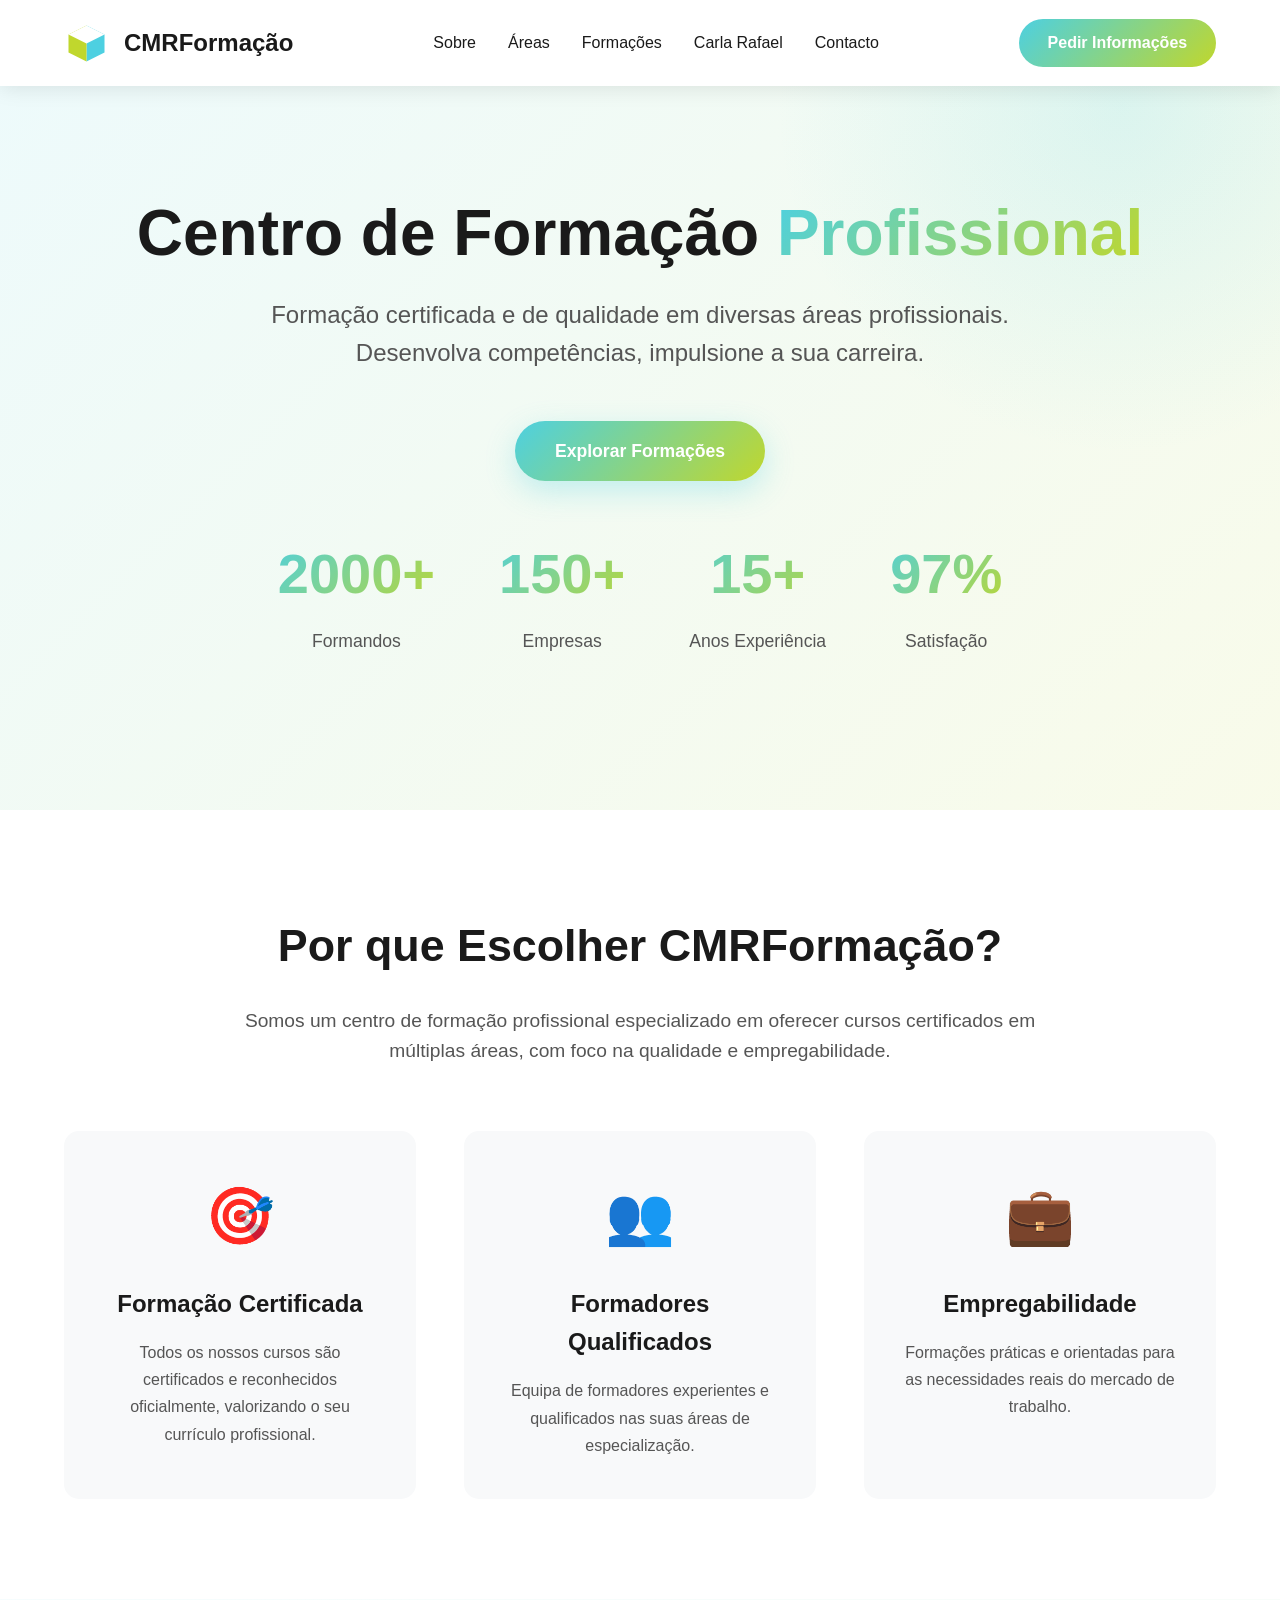
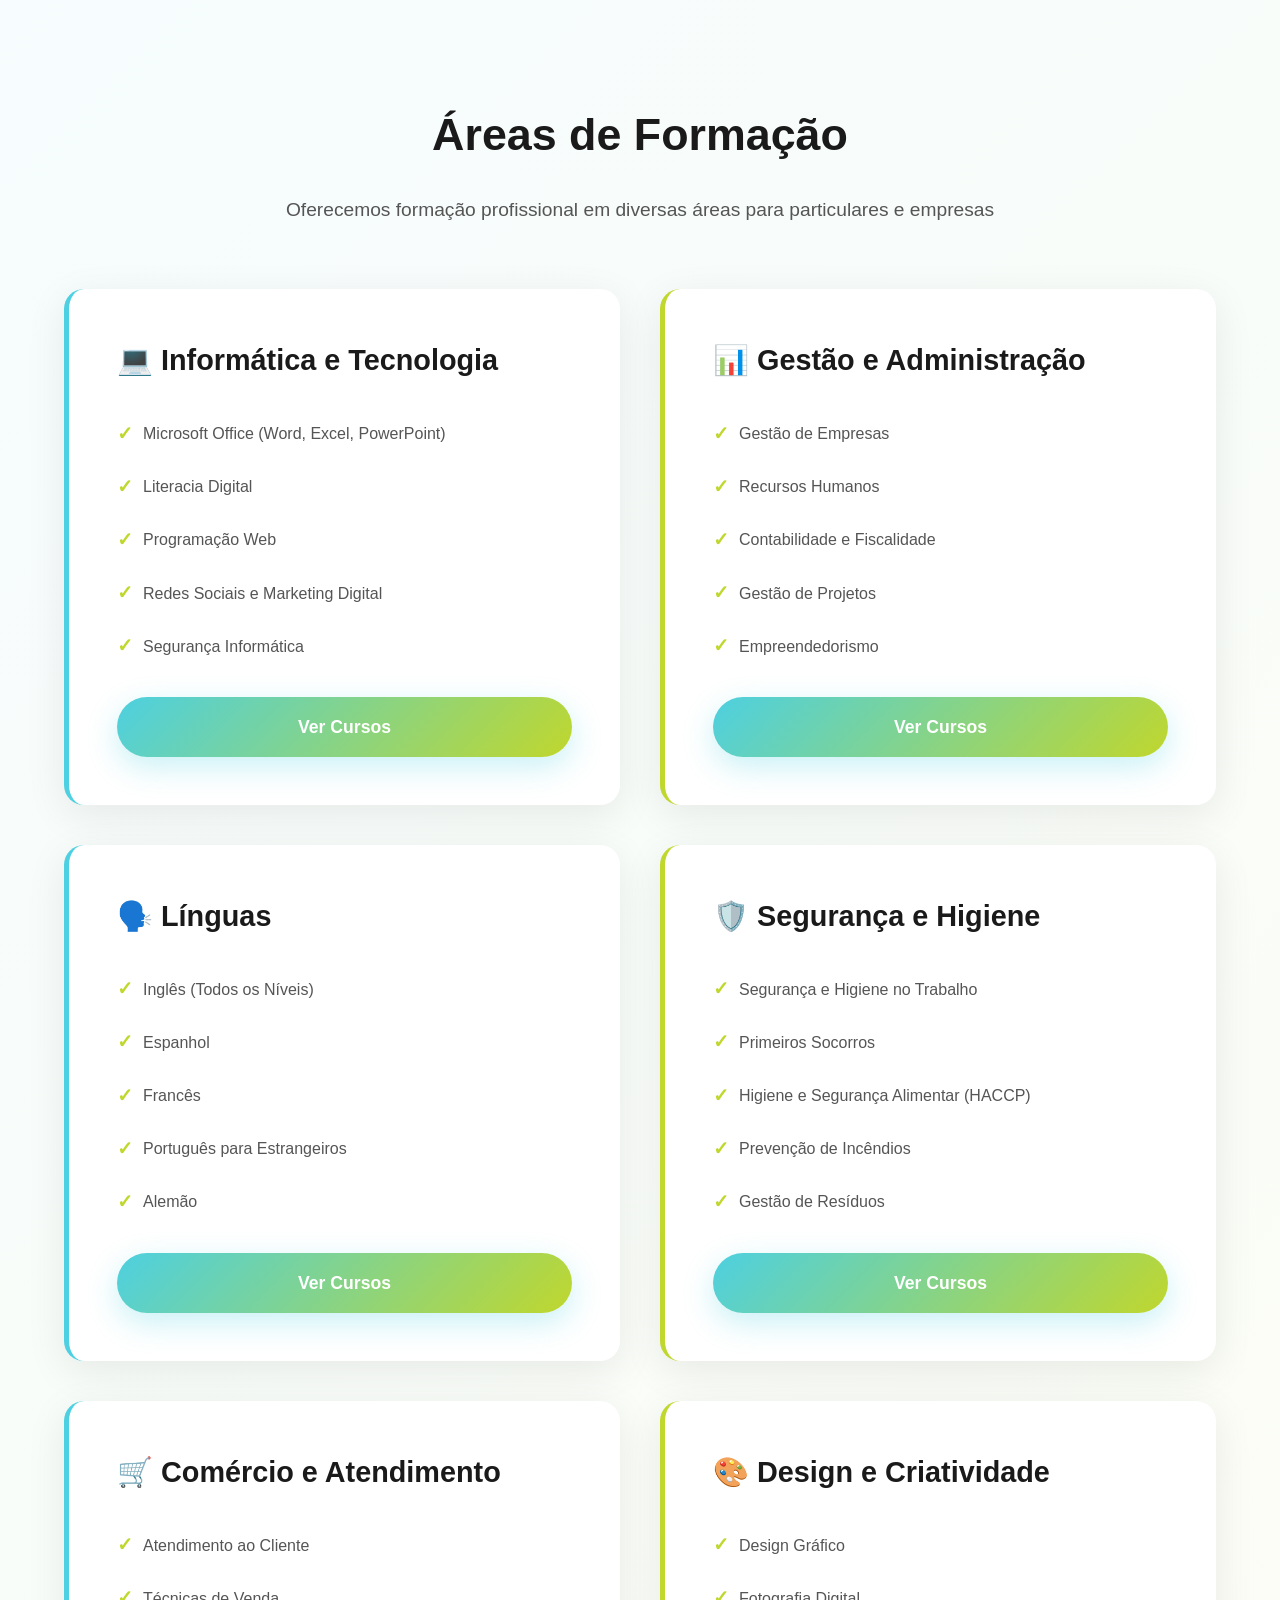
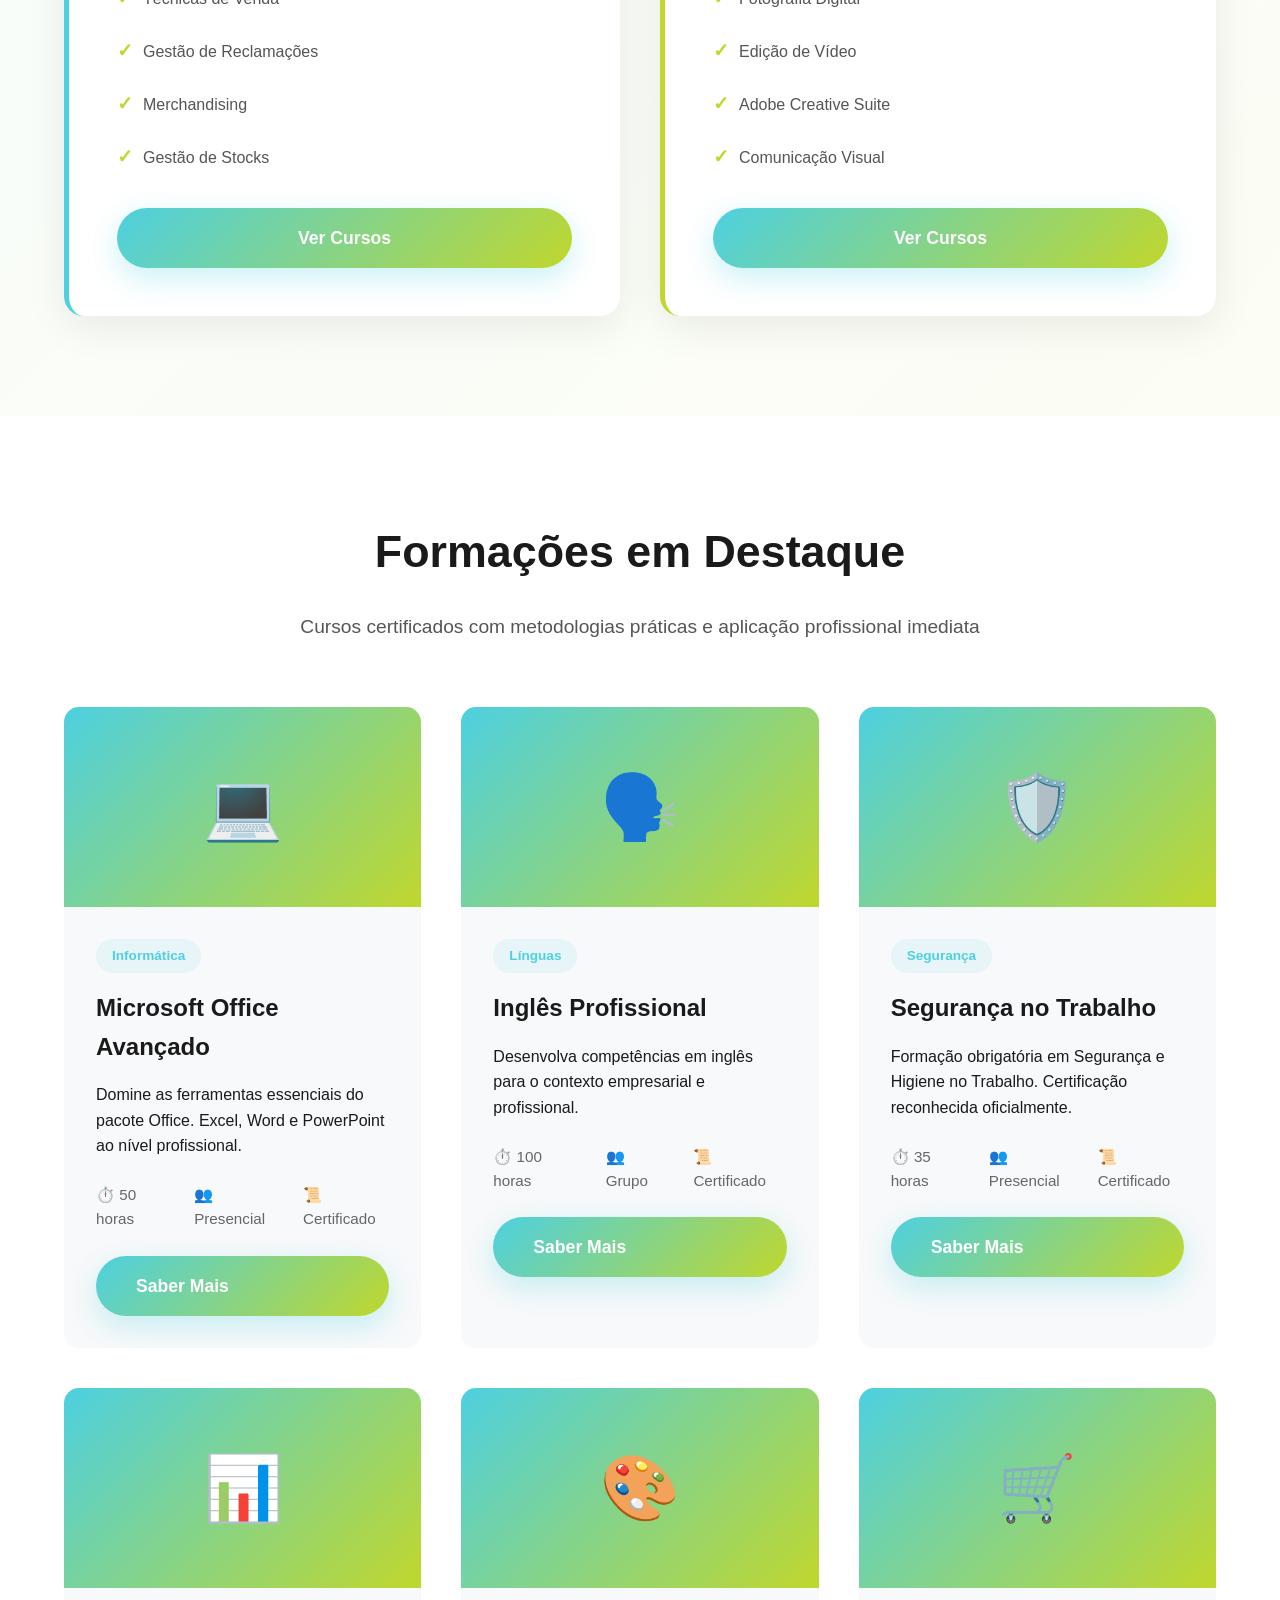
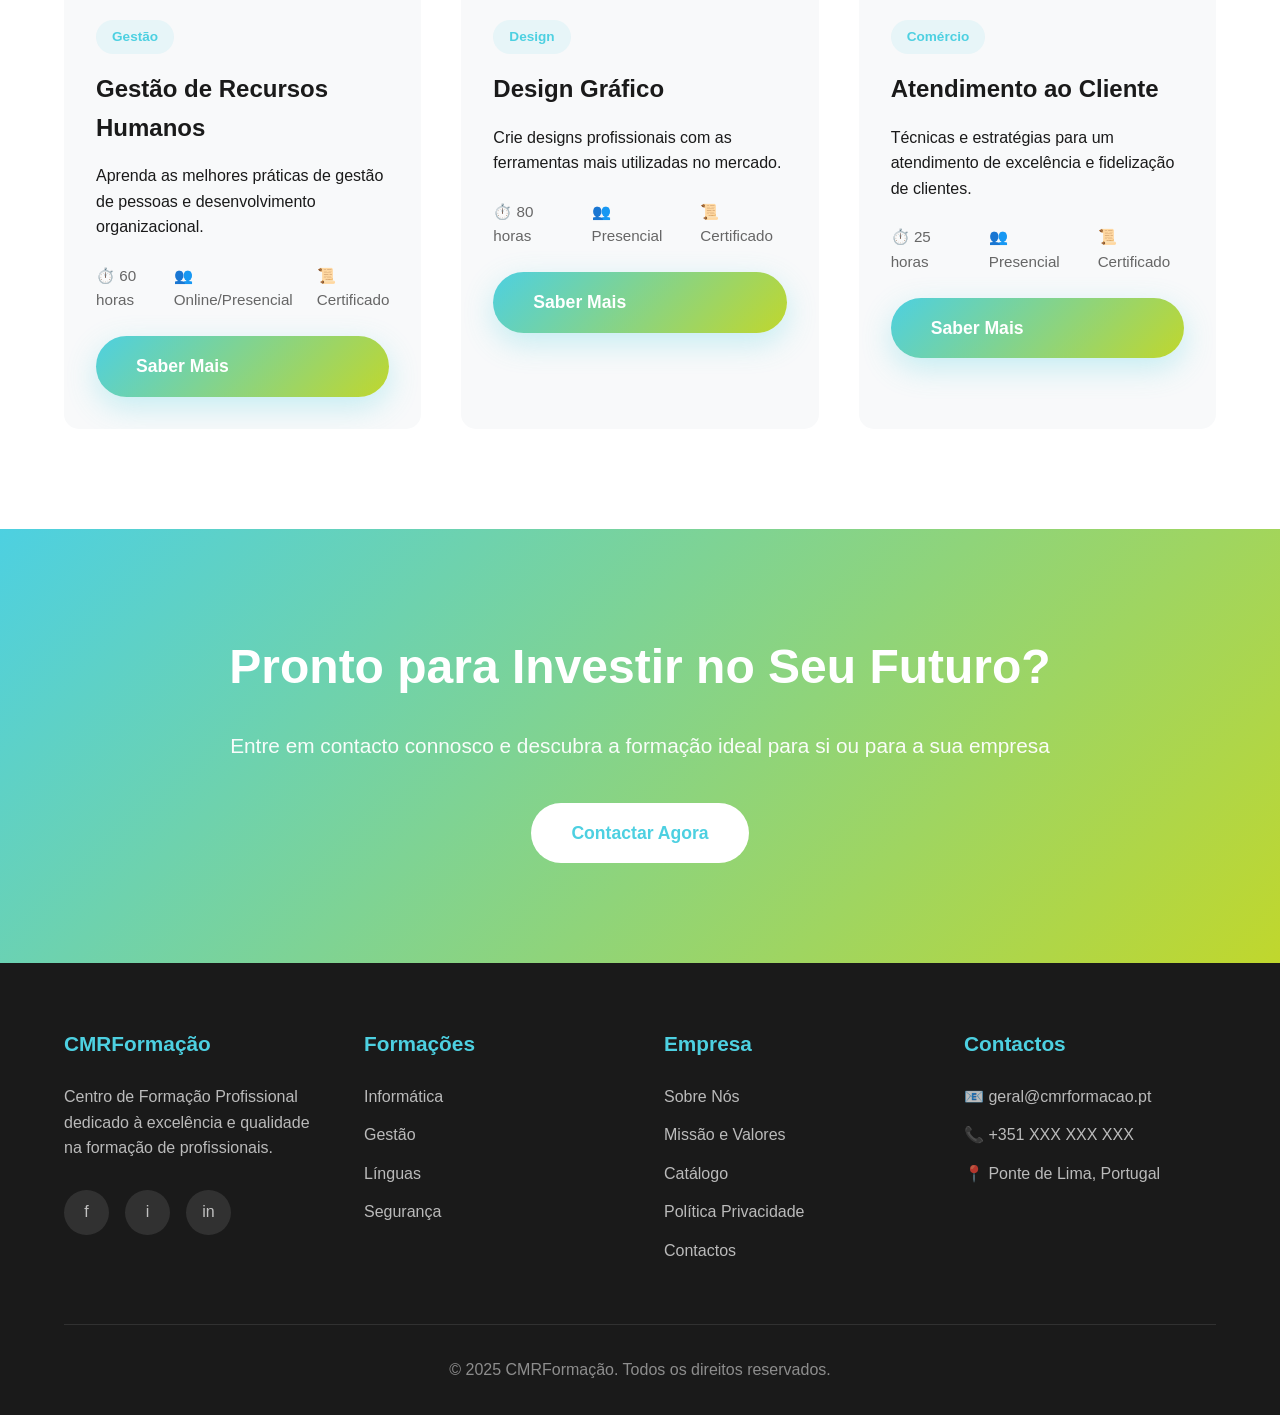
==== index.html @ 49c14eed "Add files via upload" ====
<!DOCTYPE html>
<html lang="pt">
<head>
    <meta charset="UTF-8">
    <meta name="viewport" content="width=device-width, initial-scale=1.0">
    <title>CMRFormação - Centro de Formação Profissional | Excelência em Formação</title>
    <style>
        * {
            margin: 0;
            padding: 0;
            box-sizing: border-box;
        }

        :root {
            --turquoise: #4DD0E1;
            --lime: #C0D72D;
            --dark: #1a1a1a;
            --light: #f8f9fa;
        }

        body {
            font-family: 'Segoe UI', Tahoma, Geneva, Verdana, sans-serif;
            line-height: 1.6;
            color: var(--dark);
            overflow-x: hidden;
        }

        header {
            position: fixed;
            width: 100%;
            background: rgba(255, 255, 255, 0.98);
            backdrop-filter: blur(10px);
            box-shadow: 0 2px 20px rgba(0,0,0,0.1);
            z-index: 1000;
            transition: all 0.3s ease;
        }

        nav {
            display: flex;
            justify-content: space-between;
            align-items: center;
            padding: 1.2rem 5%;
            max-width: 1400px;
            margin: 0 auto;
        }

        .logo {
            display: flex;
            align-items: center;
            gap: 15px;
            font-size: 1.5rem;
            font-weight: 700;
            color: var(--dark);
            text-decoration: none;
        }

        .logo-icon {
            width: 45px;
            height: 45px;
        }

        .nav-links {
            display: flex;
            gap: 2rem;
            list-style: none;
        }

        .nav-links a {
            text-decoration: none;
            color: var(--dark);
            font-weight: 500;
            transition: color 0.3s;
            position: relative;
        }

        .nav-links a:hover {
            color: var(--turquoise);
        }

        .nav-links a::after {
            content: '';
            position: absolute;
            bottom: -5px;
            left: 0;
            width: 0;
            height: 2px;
            background: var(--lime);
            transition: width 0.3s;
        }

        .nav-links a:hover::after {
            width: 100%;
        }

        .nav-cta {
            padding: 0.7rem 1.8rem;
            background: linear-gradient(135deg, var(--turquoise), var(--lime));
            color: white;
            border-radius: 50px;
            font-weight: 600;
            text-decoration: none;
            transition: all 0.3s;
        }

        .nav-cta:hover {
            transform: translateY(-2px);
            box-shadow: 0 10px 25px rgba(77, 208, 225, 0.3);
        }

        .hero {
            min-height: 90vh;
            display: flex;
            align-items: center;
            background: linear-gradient(135deg, rgba(77, 208, 225, 0.1) 0%, rgba(192, 215, 45, 0.1) 100%);
            padding: 120px 5% 80px;
            position: relative;
            overflow: hidden;
        }

        .hero::before {
            content: '';
            position: absolute;
            top: -30%;
            right: -15%;
            width: 700px;
            height: 700px;
            background: radial-gradient(circle, rgba(77, 208, 225, 0.15) 0%, transparent 70%);
            border-radius: 50%;
            animation: float 25s infinite ease-in-out;
        }

        @keyframes float {
            0%, 100% { transform: translate(0, 0); }
            50% { transform: translate(-40px, 40px); }
        }

        .hero-content {
            max-width: 1400px;
            margin: 0 auto;
            text-align: center;
            position: relative;
            z-index: 1;
        }

        .hero h1 {
            font-size: 4rem;
            line-height: 1.2;
            margin-bottom: 1.5rem;
            color: var(--dark);
        }

        .hero .highlight {
            background: linear-gradient(135deg, var(--turquoise), var(--lime));
            -webkit-background-clip: text;
            -webkit-text-fill-color: transparent;
            background-clip: text;
        }

        .hero .tagline {
            font-size: 1.5rem;
            color: #555;
            margin-bottom: 3rem;
            max-width: 800px;
            margin-left: auto;
            margin-right: auto;
        }

        .hero-stats {
            display: flex;
            justify-content: center;
            gap: 4rem;
            margin-top: 3rem;
            flex-wrap: wrap;
        }

        .stat-item {
            text-align: center;
        }

        .stat-number {
            font-size: 3.5rem;
            font-weight: 800;
            background: linear-gradient(135deg, var(--turquoise), var(--lime));
            -webkit-background-clip: text;
            -webkit-text-fill-color: transparent;
            background-clip: text;
        }

        .stat-label {
            font-size: 1.1rem;
            color: #555;
            margin-top: 0.5rem;
        }

        .btn {
            padding: 1rem 2.5rem;
            border: none;
            border-radius: 50px;
            font-size: 1.1rem;
            font-weight: 600;
            cursor: pointer;
            transition: all 0.3s ease;
            text-decoration: none;
            display: inline-block;
        }

        .btn-primary {
            background: linear-gradient(135deg, var(--turquoise), var(--lime));
            color: white;
            box-shadow: 0 10px 30px rgba(77, 208, 225, 0.3);
        }

        .btn-primary:hover {
            transform: translateY(-3px);
            box-shadow: 0 15px 40px rgba(77, 208, 225, 0.4);
        }

        .sobre {
            padding: 100px 5%;
            background: white;
        }

        .section-title {
            text-align: center;
            font-size: 2.8rem;
            margin-bottom: 1.5rem;
            color: var(--dark);
        }

        .section-subtitle {
            text-align: center;
            font-size: 1.2rem;
            color: #555;
            max-width: 800px;
            margin: 0 auto 4rem;
        }

        .sobre-grid {
            max-width: 1200px;
            margin: 0 auto;
            display: grid;
            grid-template-columns: repeat(3, 1fr);
            gap: 3rem;
        }

        .sobre-card {
            text-align: center;
            padding: 2.5rem;
            background: var(--light);
            border-radius: 15px;
            transition: all 0.3s;
        }

        .sobre-card:hover {
            transform: translateY(-10px);
            box-shadow: 0 15px 40px rgba(0,0,0,0.1);
        }

        .sobre-icon {
            font-size: 3.5rem;
            margin-bottom: 1.5rem;
        }

        .sobre-card h3 {
            font-size: 1.5rem;
            margin-bottom: 1rem;
            color: var(--dark);
        }

        .sobre-card p {
            color: #555;
            line-height: 1.7;
        }

        .areas {
            padding: 100px 5%;
            background: linear-gradient(135deg, rgba(77, 208, 225, 0.05) 0%, rgba(192, 215, 45, 0.05) 100%);
        }

        .areas-grid {
            max-width: 1200px;
            margin: 0 auto;
            display: grid;
            grid-template-columns: repeat(2, 1fr);
            gap: 2.5rem;
        }

        .area-card {
            background: white;
            border-radius: 20px;
            padding: 3rem;
            box-shadow: 0 10px 40px rgba(0,0,0,0.08);
            transition: all 0.3s;
            border-left: 5px solid var(--turquoise);
            display: flex;
            flex-direction: column;
        }

        .area-card:nth-child(even) {
            border-left-color: var(--lime);
        }

        .area-card:hover {
            transform: translateY(-10px);
            box-shadow: 0 20px 60px rgba(0,0,0,0.12);
        }

        .area-card h3 {
            font-size: 1.8rem;
            margin-bottom: 1.5rem;
            color: var(--dark);
        }

        .area-card ul {
            list-style: none;
            flex-grow: 1;
        }

        .area-card li {
            padding: 0.7rem 0;
            color: #555;
            display: flex;
            align-items: center;
            gap: 10px;
        }

        .area-card li::before {
            content: '✓';
            color: var(--lime);
            font-weight: bold;
            font-size: 1.2rem;
        }

        .area-card .btn {
            margin-top: 1.5rem;
            text-align: center;
            width: 100%;
        }

        .formacoes {
            padding: 100px 5%;
            background: white;
        }

        .formacoes-grid {
            max-width: 1400px;
            margin: 0 auto;
            display: grid;
            grid-template-columns: repeat(auto-fit, minmax(350px, 1fr));
            gap: 2.5rem;
        }

        .formacao-card {
            background: var(--light);
            border-radius: 15px;
            overflow: hidden;
            transition: all 0.3s;
        }

        .formacao-card:hover {
            transform: translateY(-10px);
            box-shadow: 0 20px 50px rgba(0,0,0,0.1);
        }

        .formacao-image {
            width: 100%;
            height: 200px;
            background: linear-gradient(135deg, var(--turquoise), var(--lime));
            display: flex;
            align-items: center;
            justify-content: center;
            font-size: 4rem;
        }

        .formacao-content {
            padding: 2rem;
        }

        .formacao-tag {
            display: inline-block;
            padding: 0.4rem 1rem;
            background: rgba(77, 208, 225, 0.1);
            color: var(--turquoise);
            border-radius: 20px;
            font-size: 0.85rem;
            font-weight: 600;
            margin-bottom: 1rem;
        }

        .formacao-card h3 {
            font-size: 1.5rem;
            margin-bottom: 1rem;
            color: var(--dark);
        }

        .formacao-info {
            display: flex;
            gap: 1.5rem;
            margin: 1.5rem 0;
            font-size: 0.95rem;
            color: #666;
        }

        .formacao-info span {
            display: flex;
            align-items: center;
            gap: 0.5rem;
        }

        .cta-section {
            padding: 100px 5%;
            background: linear-gradient(135deg, var(--turquoise), var(--lime));
            text-align: center;
            color: white;
        }

        .cta-section h2 {
            font-size: 3rem;
            margin-bottom: 1.5rem;
        }

        .cta-section p {
            font-size: 1.3rem;
            margin-bottom: 2.5rem;
            opacity: 0.95;
        }

        .btn-white {
            background: white;
            color: var(--turquoise);
        }

        .btn-white:hover {
            background: var(--dark);
            color: white;
        }

        footer {
            background: var(--dark);
            color: white;
            padding: 4rem 5% 2rem;
        }

        .footer-content {
            max-width: 1400px;
            margin: 0 auto;
            display: grid;
            grid-template-columns: repeat(auto-fit, minmax(250px, 1fr));
            gap: 3rem;
            margin-bottom: 3rem;
        }

        .footer-section h3 {
            margin-bottom: 1.5rem;
            color: var(--turquoise);
            font-size: 1.3rem;
        }

        .footer-section p, .footer-section a {
            color: rgba(255,255,255,0.7);
            text-decoration: none;
            display: block;
            margin: 0.8rem 0;
            transition: color 0.3s;
        }

        .footer-section a:hover {
            color: var(--lime);
        }

        .social-links {
            display: flex;
            gap: 1rem;
            margin-top: 1rem;
        }

        .social-links a {
            width: 45px;
            height: 45px;
            border-radius: 50%;
            background: rgba(255,255,255,0.1);
            display: flex;
            align-items: center;
            justify-content: center;
            transition: all 0.3s;
        }

        .social-links a:hover {
            background: var(--turquoise);
            transform: translateY(-3px);
        }

        .footer-bottom {
            text-align: center;
            padding-top: 2rem;
            border-top: 1px solid rgba(255,255,255,0.1);
            color: rgba(255,255,255,0.5);
        }

        @media (max-width: 768px) {
            .hero h1 {
                font-size: 2.5rem;
            }

            .nav-links {
                display: none;
            }

            .sobre-grid,
            .areas-grid {
                grid-template-columns: 1fr;
            }

            .hero-stats {
                gap: 2rem;
            }

            .section-title {
                font-size: 2rem;
            }
        }
    </style>
</head>
<body>
    <header>
        <nav>
            <a href="index.html" class="logo">
                <svg class="logo-icon" viewBox="0 0 100 100" xmlns="http://www.w3.org/2000/svg">
                    <polygon points="50,10 90,30 90,70 50,90" fill="#4DD0E1"/>
                    <polygon points="50,10 10,30 10,70 50,90" fill="#C0D72D"/>
                    <polygon points="50,10 90,30 50,50 10,30" fill="#ffffff"/>
                </svg>
                <span>CMRFormação</span>
            </a>
            <ul class="nav-links">
                <li><a href="#sobre">Sobre</a></li>
                <li><a href="#areas">Áreas</a></li>
                <li><a href="#formacoes">Formações</a></li>
                <li><a href="Landing page carla rafael.html">Carla Rafael</a></li>
                <li><a href="#contacto">Contacto</a></li>
            </ul>
            <a href="#contacto" class="nav-cta">Pedir Informações</a>
        </nav>
    </header>

    <section class="hero">
        <div class="hero-content">
            <h1>
                Centro de Formação <span class="highlight">Profissional</span>
            </h1>
            <p class="tagline">
                Formação certificada e de qualidade em diversas áreas profissionais. 
                Desenvolva competências, impulsione a sua carreira.
            </p>
            <a href="#formacoes" class="btn btn-primary">Explorar Formações</a>
            
            <div class="hero-stats">
                <div class="stat-item">
                    <div class="stat-number">2000+</div>
                    <div class="stat-label">Formandos</div>
                </div>
                <div class="stat-item">
                    <div class="stat-number">150+</div>
                    <div class="stat-label">Empresas</div>
                </div>
                <div class="stat-item">
                    <div class="stat-number">15+</div>
                    <div class="stat-label">Anos Experiência</div>
                </div>
                <div class="stat-item">
                    <div class="stat-number">97%</div>
                    <div class="stat-label">Satisfação</div>
                </div>
            </div>
        </div>
    </section>

    <section class="sobre" id="sobre">
        <h2 class="section-title">Por que Escolher CMRFormação?</h2>
        <p class="section-subtitle">
            Somos um centro de formação profissional especializado em oferecer cursos certificados 
            em múltiplas áreas, com foco na qualidade e empregabilidade.
        </p>
        <div class="sobre-grid">
            <div class="sobre-card">
                <div class="sobre-icon">🎯</div>
                <h3>Formação Certificada</h3>
                <p>Todos os nossos cursos são certificados e reconhecidos oficialmente, valorizando o seu currículo profissional.</p>
            </div>
            <div class="sobre-card">
                <div class="sobre-icon">👥</div>
                <h3>Formadores Qualificados</h3>
                <p>Equipa de formadores experientes e qualificados nas suas áreas de especialização.</p>
            </div>
            <div class="sobre-card">
                <div class="sobre-icon">💼</div>
                <h3>Empregabilidade</h3>
                <p>Formações práticas e orientadas para as necessidades reais do mercado de trabalho.</p>
            </div>
        </div>
    </section>

    <section class="areas" id="areas">
        <h2 class="section-title">Áreas de Formação</h2>
        <p class="section-subtitle">
            Oferecemos formação profissional em diversas áreas para particulares e empresas
        </p>
        <div class="areas-grid">
            <div class="area-card">
                <h3>💻 Informática e Tecnologia</h3>
                <ul>
                    <li>Microsoft Office (Word, Excel, PowerPoint)</li>
                    <li>Literacia Digital</li>
                    <li>Programação Web</li>
                    <li>Redes Sociais e Marketing Digital</li>
                    <li>Segurança Informática</li>
                </ul>
                <a href="informatica-tecnologia.html" class="btn btn-primary">Ver Cursos</a>
            </div>

            <div class="area-card">
                <h3>📊 Gestão e Administração</h3>
                <ul>
                    <li>Gestão de Empresas</li>
                    <li>Recursos Humanos</li>
                    <li>Contabilidade e Fiscalidade</li>
                    <li>Gestão de Projetos</li>
                    <li>Empreendedorismo</li>
                </ul>
                <a href="gestao-administracao.html" class="btn btn-primary">Ver Cursos</a>
            </div>

            <div class="area-card">
                <h3>🗣️ Línguas</h3>
                <ul>
                    <li>Inglês (Todos os Níveis)</li>
                    <li>Espanhol</li>
                    <li>Francês</li>
                    <li>Português para Estrangeiros</li>
                    <li>Alemão</li>
                </ul>
                <a href="linguas.html" class="btn btn-primary">Ver Cursos</a>
            </div>

            <div class="area-card">
                <h3>🛡️ Segurança e Higiene</h3>
                <ul>
                    <li>Segurança e Higiene no Trabalho</li>
                    <li>Primeiros Socorros</li>
                    <li>Higiene e Segurança Alimentar (HACCP)</li>
                    <li>Prevenção de Incêndios</li>
                    <li>Gestão de Resíduos</li>
                </ul>
                <a href="seguranca-higiene.html" class="btn btn-primary">Ver Cursos</a>
            </div>

            <div class="area-card">
                <h3>🛒 Comércio e Atendimento</h3>
                <ul>
                    <li>Atendimento ao Cliente</li>
                    <li>Técnicas de Venda</li>
                    <li>Gestão de Reclamações</li>
                    <li>Merchandising</li>
                    <li>Gestão de Stocks</li>
                </ul>
                <a href="comercio-atendimento.html" class="btn btn-primary">Ver Cursos</a>
            </div>

            <div class="area-card">
                <h3>🎨 Design e Criatividade</h3>
                <ul>
                    <li>Design Gráfico</li>
                    <li>Fotografia Digital</li>
                    <li>Edição de Vídeo</li>
                    <li>Adobe Creative Suite</li>
                    <li>Comunicação Visual</li>
                </ul>
                <a href="design-page.html" class="btn btn-primary">Ver Cursos</a>
            </div>
        </div>
    </section>

    <section class="formacoes" id="formacoes">
        <h2 class="section-title">Formações em Destaque</h2>
        <p class="section-subtitle">
            Cursos certificados com metodologias práticas e aplicação profissional imediata
        </p>
        <div class="formacoes-grid">
            <div class="formacao-card">
                <div class="formacao-image">💻</div>
                <div class="formacao-content">
                    <span class="formacao-tag">Informática</span>
                    <h3>Microsoft Office Avançado</h3>
                    <p>Domine as ferramentas essenciais do pacote Office. Excel, Word e PowerPoint ao nível profissional.</p>
                    <div class="formacao-info">
                        <span>⏱️ 50 horas</span>
                        <span>👥 Presencial</span>
                        <span>📜 Certificado</span>
                    </div>
                    <a href="#contacto" class="btn btn-primary" style="width: 100%;">Saber Mais</a>
                </div>
            </div>

            <div class="formacao-card">
                <div class="formacao-image">🗣️</div>
                <div class="formacao-content">
                    <span class="formacao-tag">Línguas</span>
                    <h3>Inglês Profissional</h3>
                    <p>Desenvolva competências em inglês para o contexto empresarial e profissional.</p>
                    <div class="formacao-info">
                        <span>⏱️ 100 horas</span>
                        <span>👥 Grupo</span>
                        <span>📜 Certificado</span>
                    </div>
                    <a href="#contacto" class="btn btn-primary" style="width: 100%;">Saber Mais</a>
                </div>
            </div>

            <div class="formacao-card">
                <div class="formacao-image">🛡️</div>
                <div class="formacao-content">
                    <span class="formacao-tag">Segurança</span>
                    <h3>Segurança no Trabalho</h3>
                    <p>Formação obrigatória em Segurança e Higiene no Trabalho. Certificação reconhecida oficialmente.</p>
                    <div class="formacao-info">
                        <span>⏱️ 35 horas</span>
                        <span>👥 Presencial</span>
                        <span>📜 Certificado</span>
                    </div>
                    <a href="#contacto" class="btn btn-primary" style="width: 100%;">Saber Mais</a>
                </div>
            </div>

            <div class="formacao-card">
                <div class="formacao-image">📊</div>
                <div class="formacao-content">
                    <span class="formacao-tag">Gestão</span>
                    <h3>Gestão de Recursos Humanos</h3>
                    <p>Aprenda as melhores práticas de gestão de pessoas e desenvolvimento organizacional.</p>
                    <div class="formacao-info">
                        <span>⏱️ 60 horas</span>
                        <span>👥 Online/Presencial</span>
                        <span>📜 Certificado</span>
                    </div>
                    <a href="#contacto" class="btn btn-primary" style="width: 100%;">Saber Mais</a>
                </div>
            </div>

            <div class="formacao-card">
                <div class="formacao-image">🎨</div>
                <div class="formacao-content">
                    <span class="formacao-tag">Design</span>
                    <h3>Design Gráfico</h3>
                    <p>Crie designs profissionais com as ferramentas mais utilizadas no mercado.</p>
                    <div class="formacao-info">
                        <span>⏱️ 80 horas</span>
                        <span>👥 Presencial</span>
                        <span>📜 Certificado</span>
                    </div>
                    <a href="#contacto" class="btn btn-primary" style="width: 100%;">Saber Mais</a>
                </div>
            </div>

            <div class="formacao-card">
                <div class="formacao-image">🛒</div>
                <div class="formacao-content">
                    <span class="formacao-tag">Comércio</span>
                    <h3>Atendimento ao Cliente</h3>
                    <p>Técnicas e estratégias para um atendimento de excelência e fidelização de clientes.</p>
                    <div class="formacao-info">
                        <span>⏱️ 25 horas</span>
                        <span>👥 Presencial</span>
                        <span>📜 Certificado</span>
                    </div>
                    <a href="#contacto" class="btn btn-primary" style="width: 100%;">Saber Mais</a>
                </div>
            </div>
        </div>
    </section>

    <section class="cta-section" id="contacto">
        <h2>Pronto para Investir no Seu Futuro?</h2>
        <p>Entre em contacto connosco e descubra a formação ideal para si ou para a sua empresa</p>
        <a href="mailto:geral@cmrformacao.pt" class="btn btn-white">Contactar Agora</a>
    </section>

    <footer>
        <div class="footer-content">
            <div class="footer-section">
                <h3>CMRFormação</h3>
                <p>Centro de Formação Profissional dedicado à excelência e qualidade na formação de profissionais.</p>
                <div class="social-links">
                    <a href="#" aria-label="Facebook">f</a>
                    <a href="#" aria-label="Instagram">i</a>
                    <a href="#" aria-label="LinkedIn">in</a>
                </div>
            </div>
            <div class="footer-section">
                <h3>Formações</h3>
                <a href="informatica-tecnologia.html">Informática</a>
                <a href="gestao-administracao.html">Gestão</a>
                <a href="linguas.html">Línguas</a>
                <a href="seguranca-higiene.html">Segurança</a>
            </div>
            <div class="footer-section">
                <h3>Empresa</h3>
                <a href="#sobre">Sobre Nós</a>
                <a href="missao-visao-valores.html">Missão e Valores</a>
                <a href="#formacoes">Catálogo</a>
                <a href="politica_privacidade.html">Política Privacidade</a>
                <a href="#contacto">Contactos</a>
            </div>
            <div class="footer-section">
                <h3>Contactos</h3>
                <p>📧 geral@cmrformacao.pt</p>
                <p>📞 +351 XXX XXX XXX</p>
                <p>📍 Ponte de Lima, Portugal</p>
            </div>
        </div>
        <div class="footer-bottom">
            <p>© 2025 CMRFormação. Todos os direitos reservados.</p>
        </div>
    </footer>

</body>
</html>
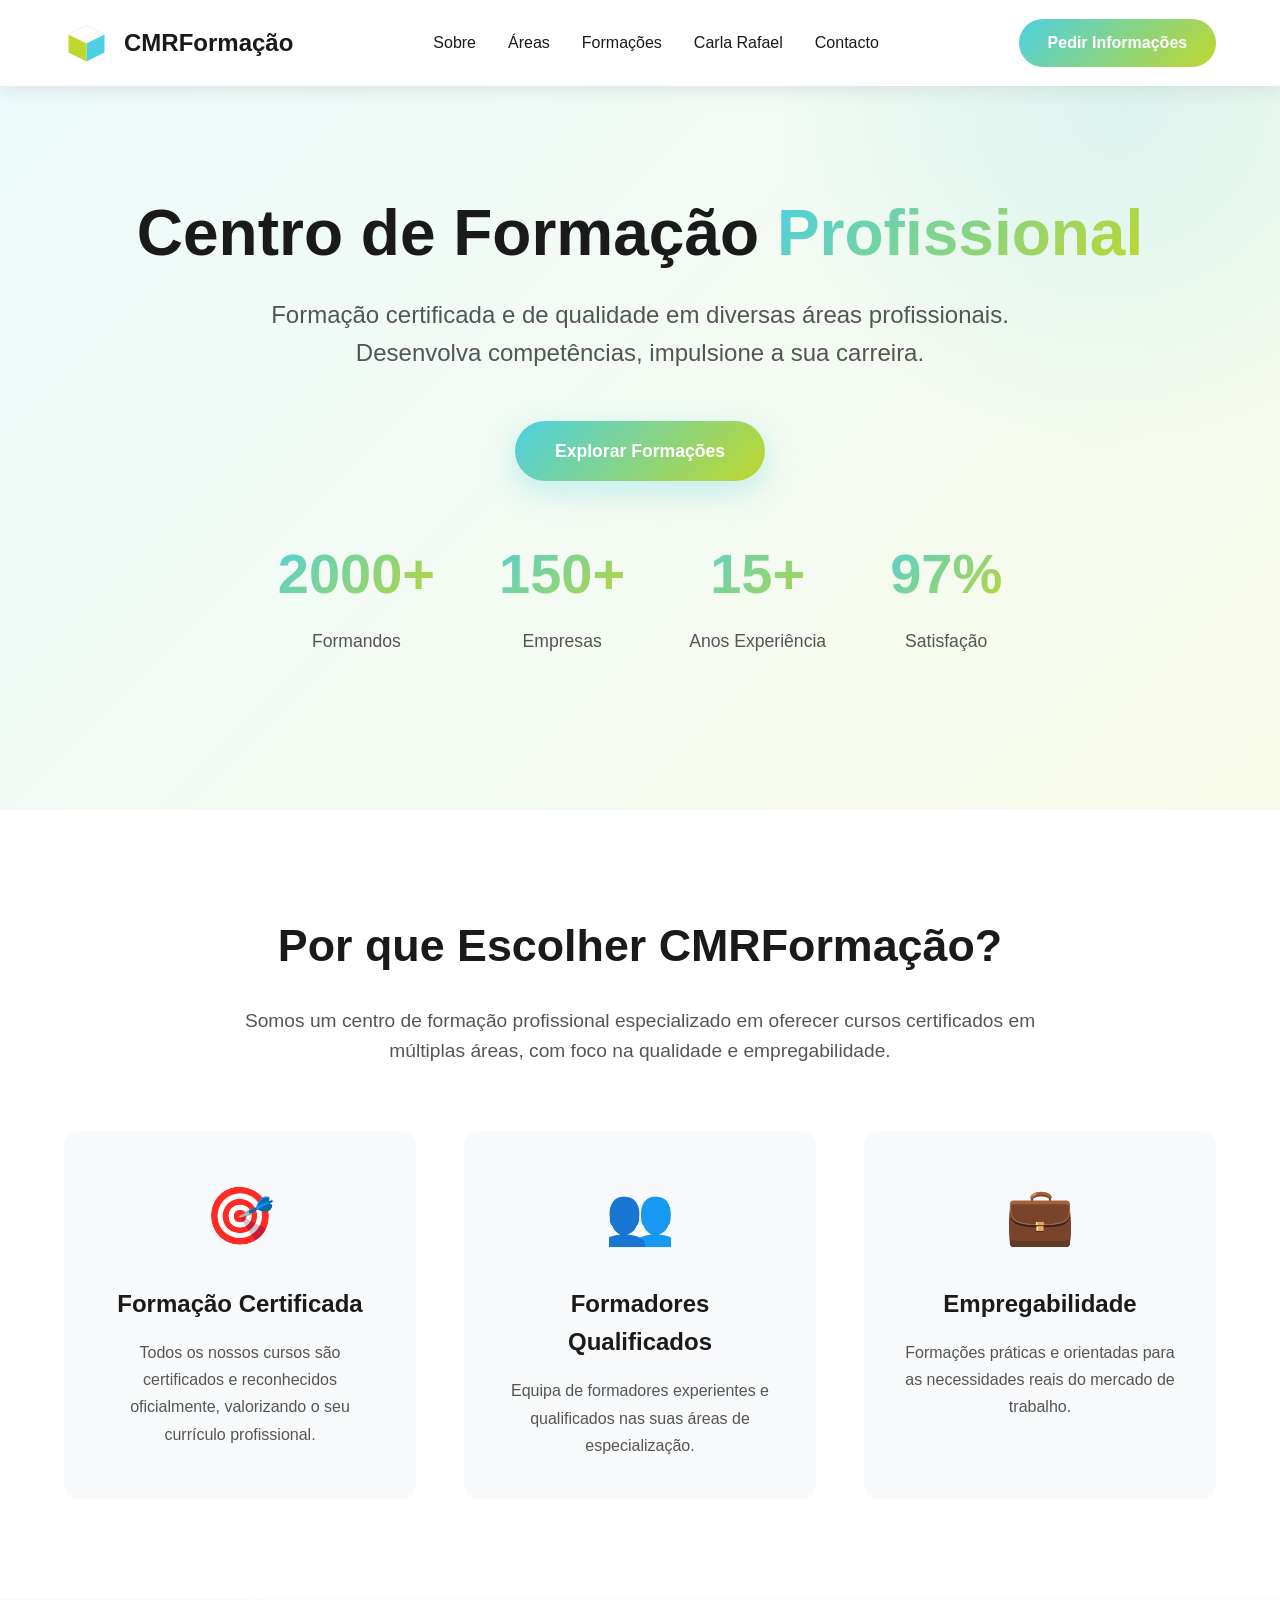
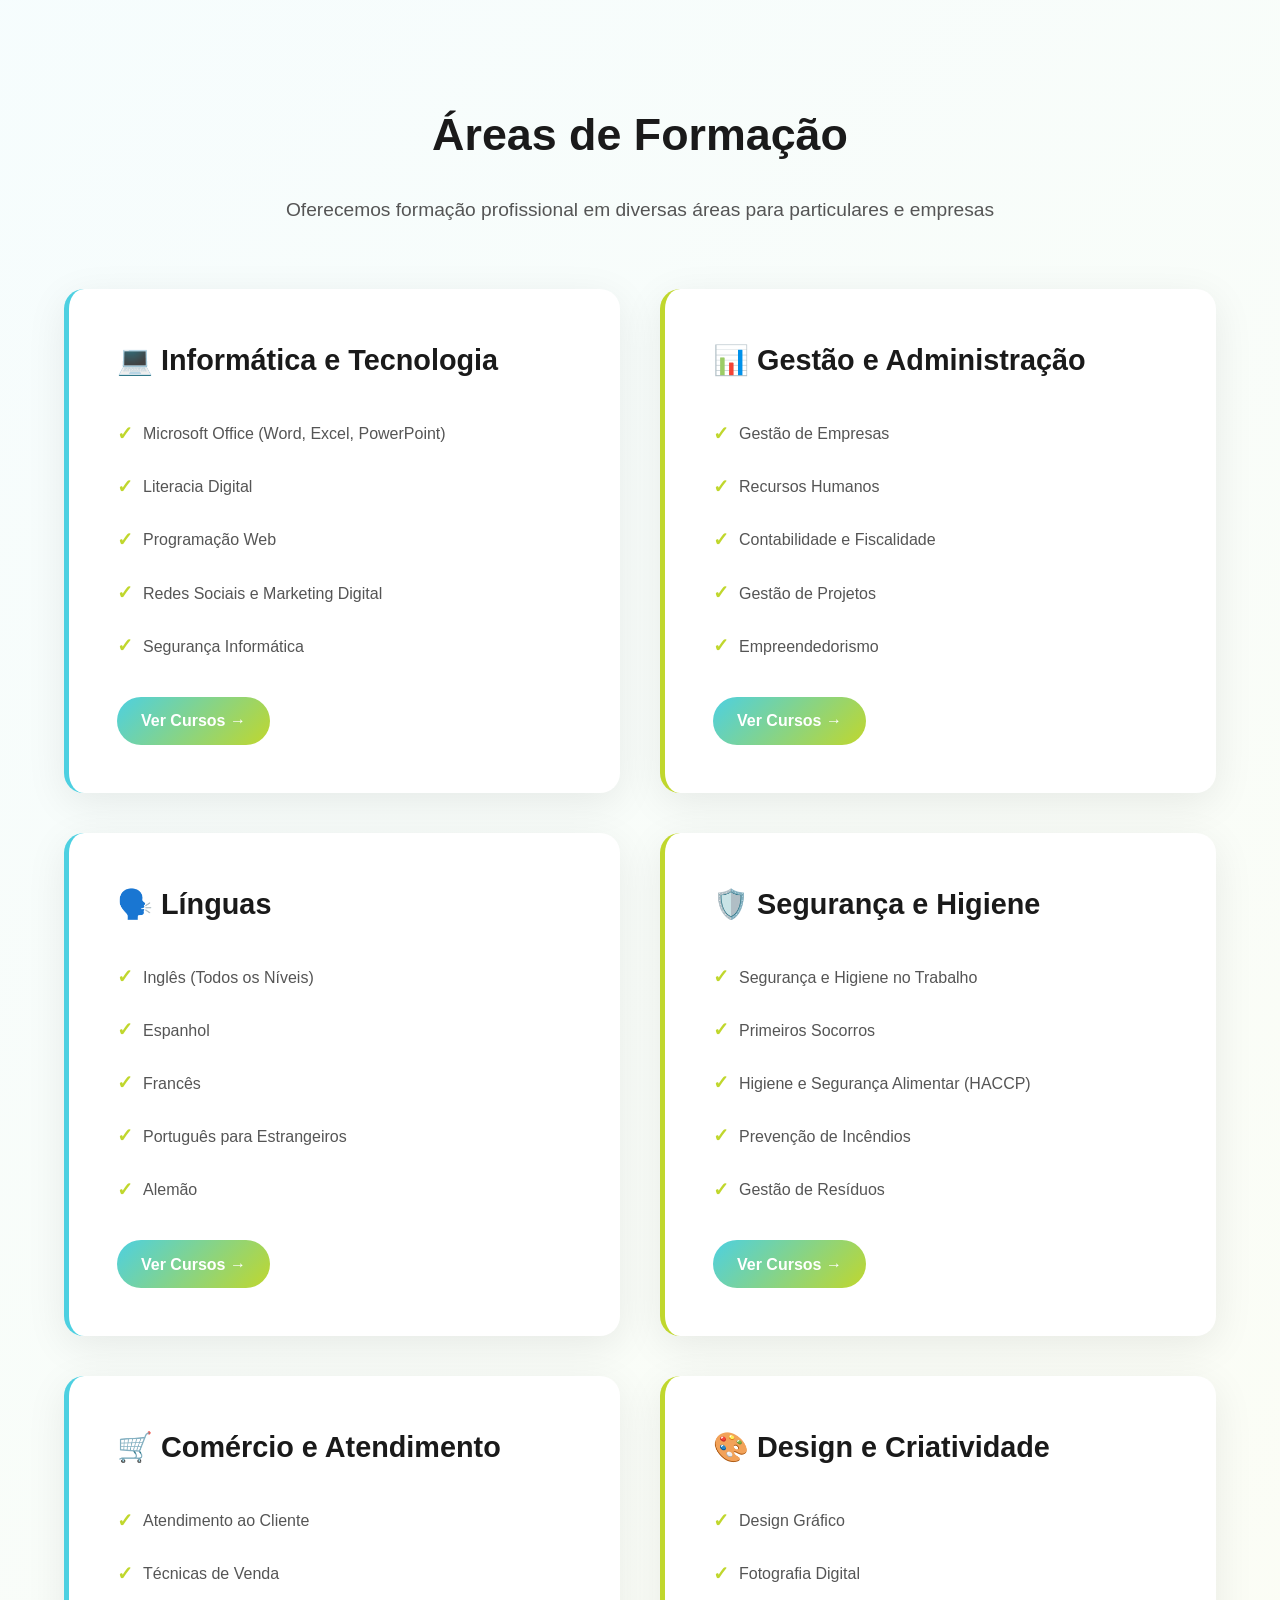
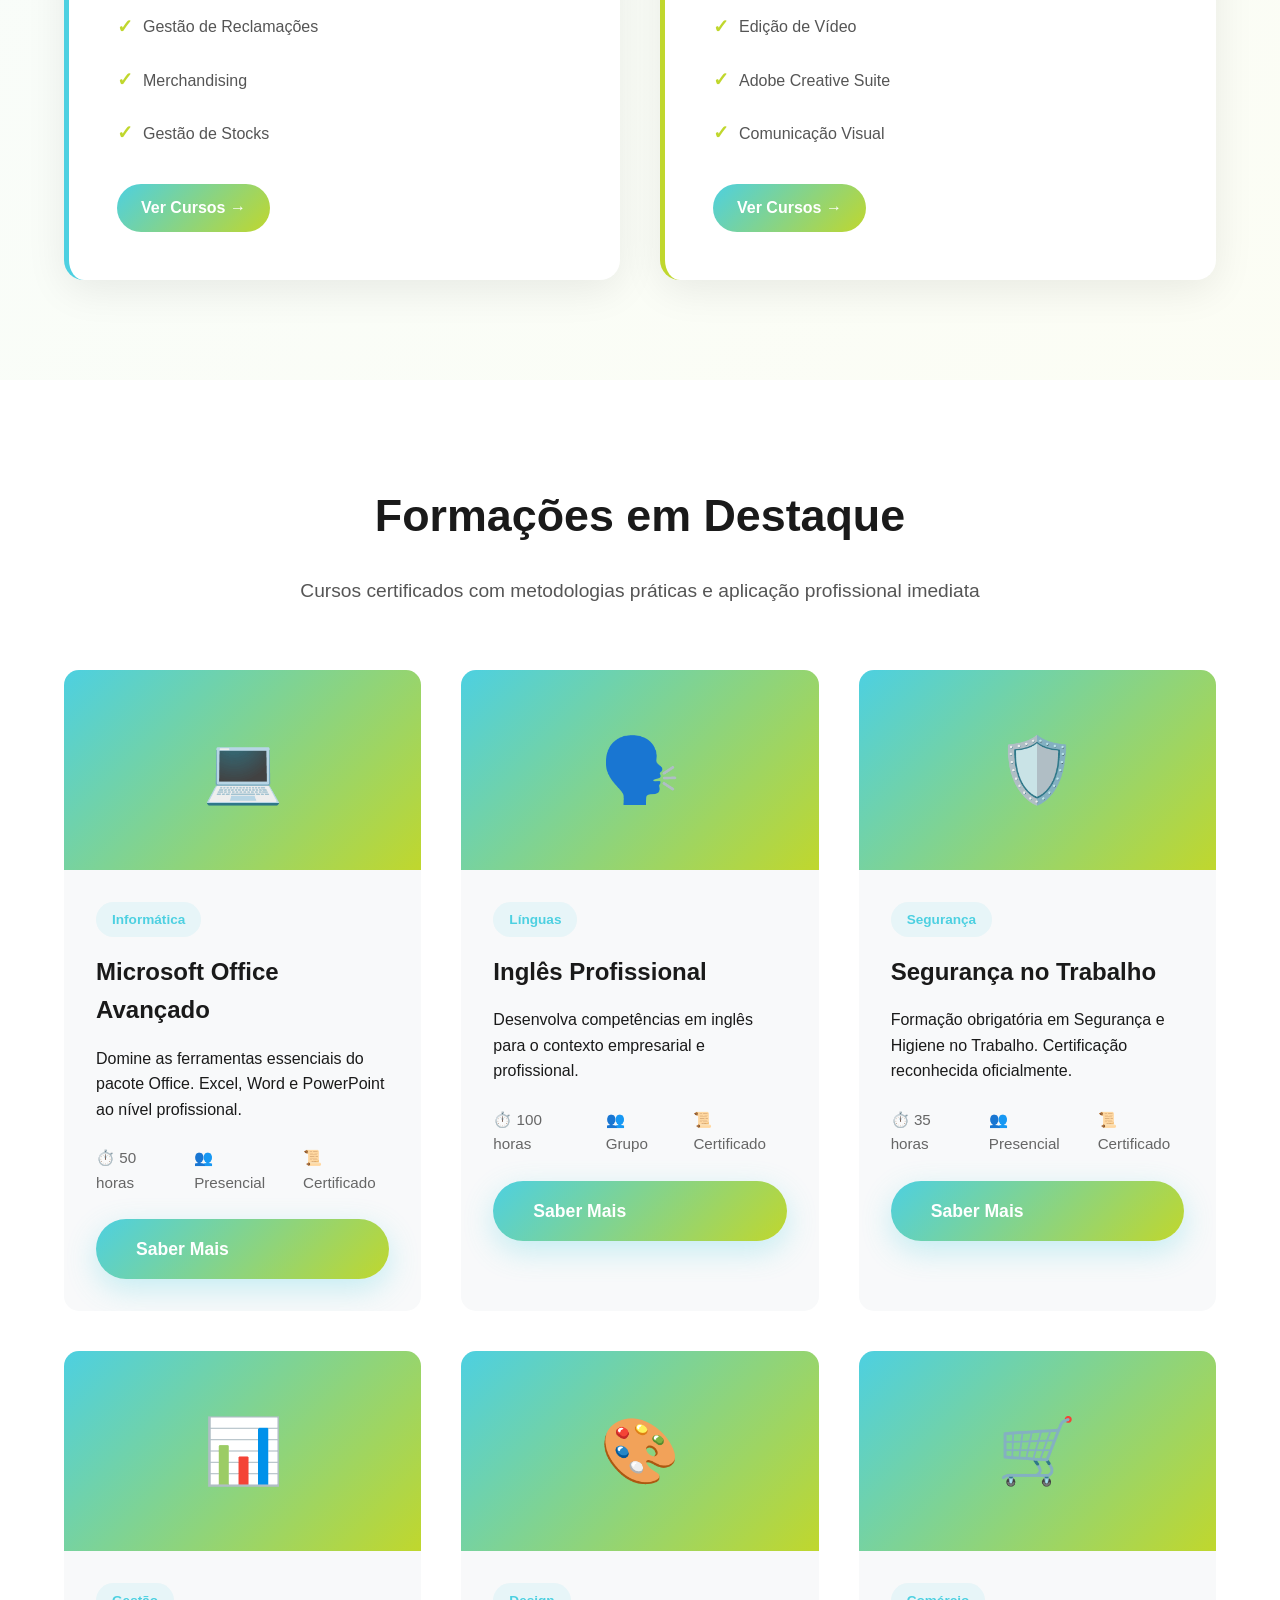
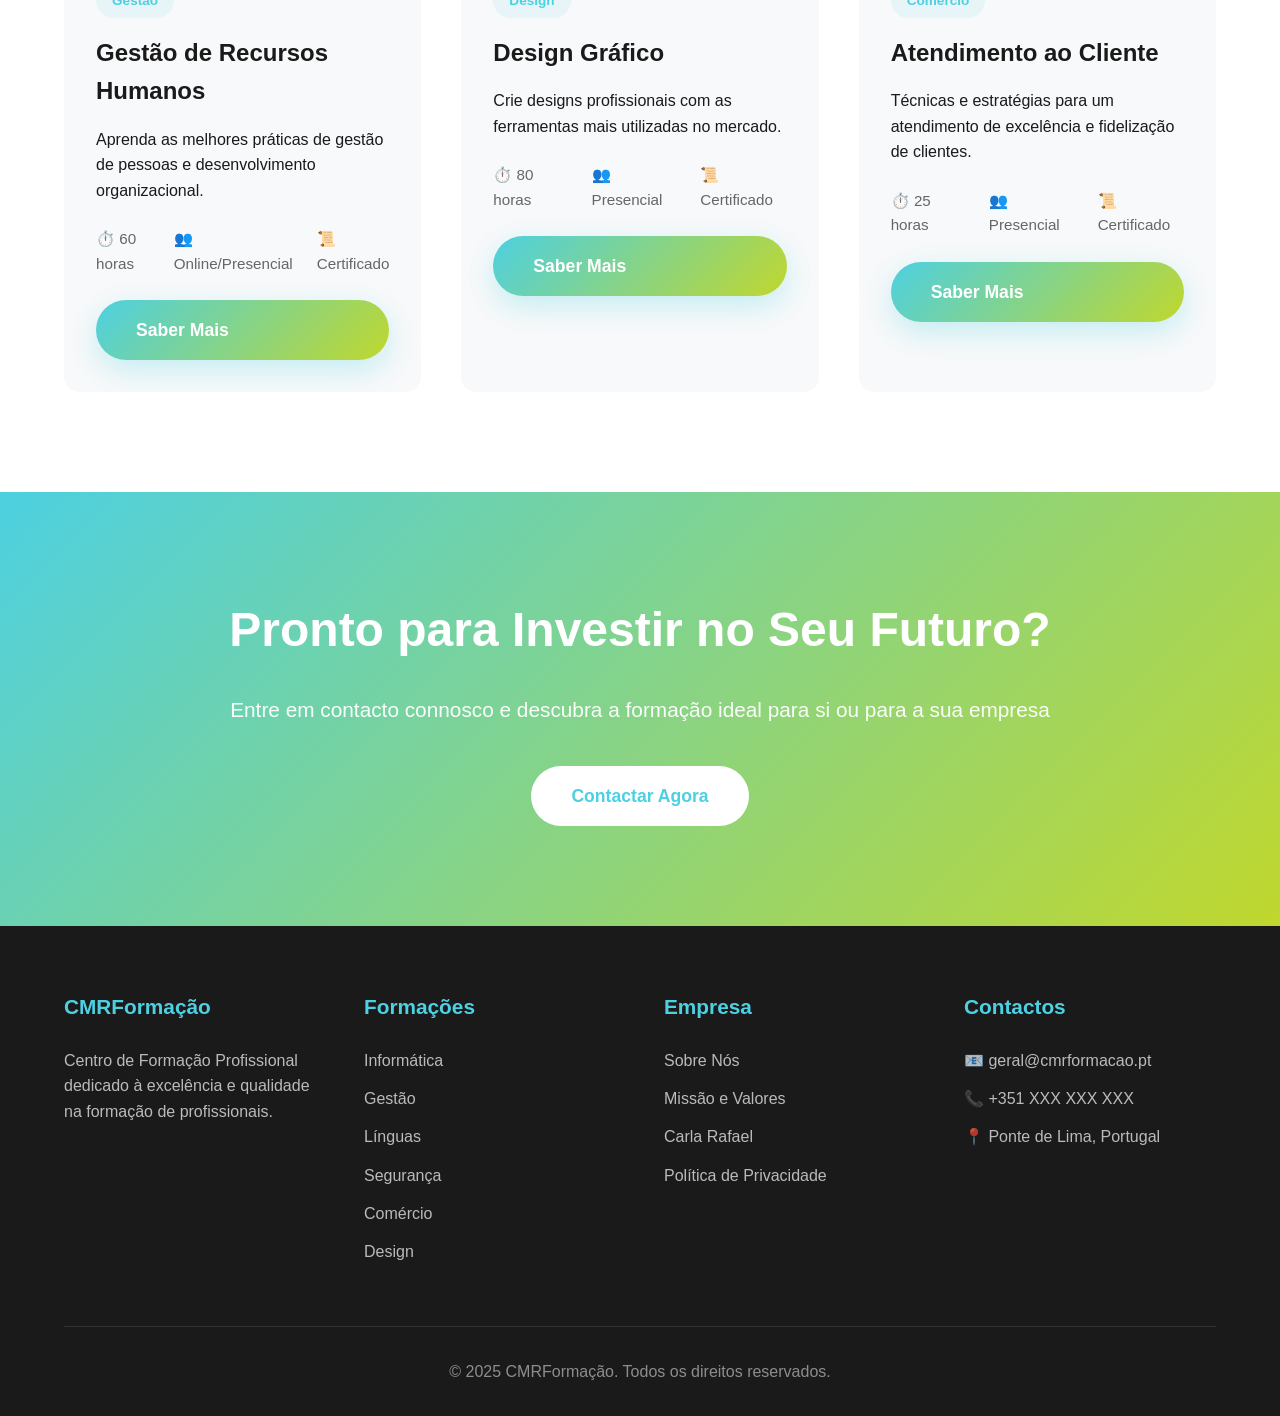
==== commit 361ca4d2: "Add files via upload" ====
--- a/index.html
+++ b/index.html
@@ -292,8 +292,6 @@
             box-shadow: 0 10px 40px rgba(0,0,0,0.08);
             transition: all 0.3s;
             border-left: 5px solid var(--turquoise);
-            display: flex;
-            flex-direction: column;
         }
 
         .area-card:nth-child(even) {
@@ -313,7 +311,6 @@
 
         .area-card ul {
             list-style: none;
-            flex-grow: 1;
         }
 
         .area-card li {
@@ -331,10 +328,21 @@
             font-size: 1.2rem;
         }
 
-        .area-card .btn {
+        .area-link {
+            display: inline-block;
             margin-top: 1.5rem;
-            text-align: center;
-            width: 100%;
+            padding: 0.7rem 1.5rem;
+            background: linear-gradient(135deg, var(--turquoise), var(--lime));
+            color: white;
+            border-radius: 50px;
+            text-decoration: none;
+            font-weight: 600;
+            transition: all 0.3s;
+        }
+
+        .area-link:hover {
+            transform: translateY(-2px);
+            box-shadow: 0 10px 25px rgba(77, 208, 225, 0.3);
         }
 
         .formacoes {
@@ -466,28 +474,6 @@
 
         .footer-section a:hover {
             color: var(--lime);
-        }
-
-        .social-links {
-            display: flex;
-            gap: 1rem;
-            margin-top: 1rem;
-        }
-
-        .social-links a {
-            width: 45px;
-            height: 45px;
-            border-radius: 50%;
-            background: rgba(255,255,255,0.1);
-            display: flex;
-            align-items: center;
-            justify-content: center;
-            transition: all 0.3s;
-        }
-
-        .social-links a:hover {
-            background: var(--turquoise);
-            transform: translateY(-3px);
         }
 
         .footer-bottom {
@@ -615,7 +601,7 @@
                     <li>Redes Sociais e Marketing Digital</li>
                     <li>Segurança Informática</li>
                 </ul>
-                <a href="informatica-tecnologia.html" class="btn btn-primary">Ver Cursos</a>
+                <a href="informatica-tecnologia.html" class="area-link">Ver Cursos →</a>
             </div>
 
             <div class="area-card">
@@ -627,7 +613,7 @@
                     <li>Gestão de Projetos</li>
                     <li>Empreendedorismo</li>
                 </ul>
-                <a href="gestao-administracao.html" class="btn btn-primary">Ver Cursos</a>
+                <a href="gestao-administracao.html" class="area-link">Ver Cursos →</a>
             </div>
 
             <div class="area-card">
@@ -639,7 +625,7 @@
                     <li>Português para Estrangeiros</li>
                     <li>Alemão</li>
                 </ul>
-                <a href="linguas.html" class="btn btn-primary">Ver Cursos</a>
+                <a href="linguas.html" class="area-link">Ver Cursos →</a>
             </div>
 
             <div class="area-card">
@@ -651,7 +637,7 @@
                     <li>Prevenção de Incêndios</li>
                     <li>Gestão de Resíduos</li>
                 </ul>
-                <a href="seguranca-higiene.html" class="btn btn-primary">Ver Cursos</a>
+                <a href="seguranca-higiene.html" class="area-link">Ver Cursos →</a>
             </div>
 
             <div class="area-card">
@@ -663,7 +649,7 @@
                     <li>Merchandising</li>
                     <li>Gestão de Stocks</li>
                 </ul>
-                <a href="comercio-atendimento.html" class="btn btn-primary">Ver Cursos</a>
+                <a href="comercio-atendimento.html" class="area-link">Ver Cursos →</a>
             </div>
 
             <div class="area-card">
@@ -675,7 +661,7 @@
                     <li>Adobe Creative Suite</li>
                     <li>Comunicação Visual</li>
                 </ul>
-                <a href="design-page.html" class="btn btn-primary">Ver Cursos</a>
+                <a href="design-page.html" class="area-link">Ver Cursos →</a>
             </div>
         </div>
     </section>
@@ -697,7 +683,7 @@
                         <span>👥 Presencial</span>
                         <span>📜 Certificado</span>
                     </div>
-                    <a href="#contacto" class="btn btn-primary" style="width: 100%;">Saber Mais</a>
+                    <a href="informatica-tecnologia.html" class="btn btn-primary" style="width: 100%;">Saber Mais</a>
                 </div>
             </div>
 
@@ -712,7 +698,7 @@
                         <span>👥 Grupo</span>
                         <span>📜 Certificado</span>
                     </div>
-                    <a href="#contacto" class="btn btn-primary" style="width: 100%;">Saber Mais</a>
+                    <a href="linguas.html" class="btn btn-primary" style="width: 100%;">Saber Mais</a>
                 </div>
             </div>
 
@@ -727,7 +713,7 @@
                         <span>👥 Presencial</span>
                         <span>📜 Certificado</span>
                     </div>
-                    <a href="#contacto" class="btn btn-primary" style="width: 100%;">Saber Mais</a>
+                    <a href="seguranca-higiene.html" class="btn btn-primary" style="width: 100%;">Saber Mais</a>
                 </div>
             </div>
 
@@ -742,7 +728,7 @@
                         <span>👥 Online/Presencial</span>
                         <span>📜 Certificado</span>
                     </div>
-                    <a href="#contacto" class="btn btn-primary" style="width: 100%;">Saber Mais</a>
+                    <a href="gestao-administracao.html" class="btn btn-primary" style="width: 100%;">Saber Mais</a>
                 </div>
             </div>
 
@@ -757,7 +743,7 @@
                         <span>👥 Presencial</span>
                         <span>📜 Certificado</span>
                     </div>
-                    <a href="#contacto" class="btn btn-primary" style="width: 100%;">Saber Mais</a>
+                    <a href="design-page.html" class="btn btn-primary" style="width: 100%;">Saber Mais</a>
                 </div>
             </div>
 
@@ -772,7 +758,7 @@
                         <span>👥 Presencial</span>
                         <span>📜 Certificado</span>
                     </div>
-                    <a href="#contacto" class="btn btn-primary" style="width: 100%;">Saber Mais</a>
+                    <a href="comercio-atendimento.html" class="btn btn-primary" style="width: 100%;">Saber Mais</a>
                 </div>
             </div>
         </div>
@@ -789,11 +775,6 @@
             <div class="footer-section">
                 <h3>CMRFormação</h3>
                 <p>Centro de Formação Profissional dedicado à excelência e qualidade na formação de profissionais.</p>
-                <div class="social-links">
-                    <a href="#" aria-label="Facebook">f</a>
-                    <a href="#" aria-label="Instagram">i</a>
-                    <a href="#" aria-label="LinkedIn">in</a>
-                </div>
             </div>
             <div class="footer-section">
                 <h3>Formações</h3>
@@ -801,14 +782,15 @@
                 <a href="gestao-administracao.html">Gestão</a>
                 <a href="linguas.html">Línguas</a>
                 <a href="seguranca-higiene.html">Segurança</a>
+                <a href="comercio-atendimento.html">Comércio</a>
+                <a href="design-page.html">Design</a>
             </div>
             <div class="footer-section">
                 <h3>Empresa</h3>
                 <a href="#sobre">Sobre Nós</a>
                 <a href="missao-visao-valores.html">Missão e Valores</a>
-                <a href="#formacoes">Catálogo</a>
-                <a href="politica_privacidade.html">Política Privacidade</a>
-                <a href="#contacto">Contactos</a>
+                <a href="Landing page carla rafael.html">Carla Rafael</a>
+                <a href="politica-privacidade.html">Política de Privacidade</a>
             </div>
             <div class="footer-section">
                 <h3>Contactos</h3>
@@ -822,5 +804,28 @@
         </div>
     </footer>
 
+    <script>
+        // Smooth scroll
+        document.querySelectorAll('a[href^="#"]').forEach(anchor => {
+            anchor.addEventListener('click', function (e) {
+                e.preventDefault();
+                const target = document.querySelector(this.getAttribute('href'));
+                if (target) {
+                    target.scrollIntoView({ behavior: 'smooth', block: 'start' });
+                }
+            });
+        });
+
+        // Header scroll effect
+        window.addEventListener('scroll', () => {
+            const header = document.querySelector('header');
+            if (window.scrollY > 100) {
+                header.style.boxShadow = '0 5px 30px rgba(0,0,0,0.15)';
+            } else {
+                header.style.boxShadow = '0 2px 20px rgba(0,0,0,0.1)';
+            }
+        });
+    </script>
 </body>
-</html>+</html>
+                
